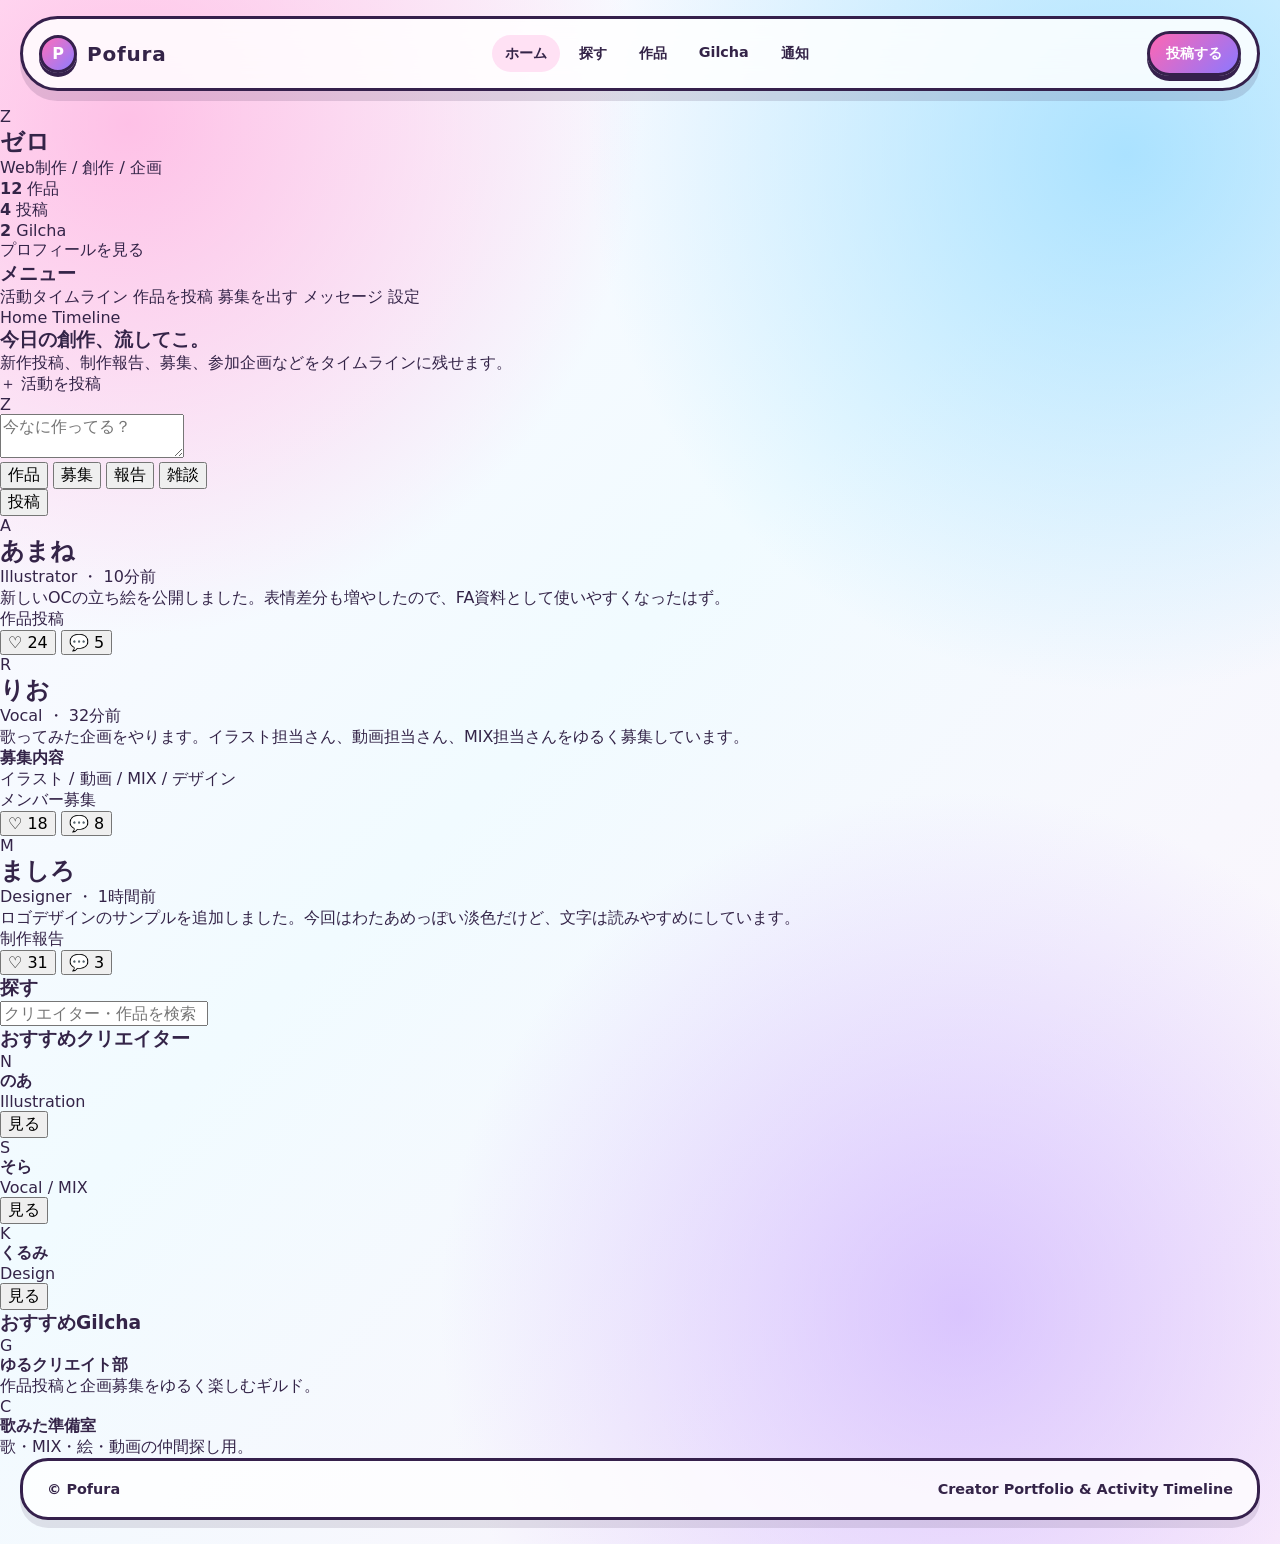
==== home/index.html @ 1a9e59d8 "Create index.html" ====
<!DOCTYPE html>
<html lang="ja">
<head>
  <meta charset="UTF-8" />
  <meta name="viewport" content="width=device-width, initial-scale=1.0" />

  <title>ホーム｜Pofura</title>
  <meta
    name="description"
    content="Pofuraのホーム画面です。創作者の活動タイムラインやおすすめクリエイター、Gilchaを確認できます。"
  />

  <link rel="stylesheet" href="/assets/css/common.css" />
  <link rel="stylesheet" href="style.css" />
</head>

<body>
  <div id="siteHeader"></div>

  <main class="layout">
    <aside class="sidebar left-sidebar">
      <section class="panel my-card">
        <div class="my-icon">Z</div>
        <h2>ゼロ</h2>
        <p>Web制作 / 創作 / 企画</p>

        <div class="my-stats">
          <div>
            <strong>12</strong>
            <span>作品</span>
          </div>
          <div>
            <strong>4</strong>
            <span>投稿</span>
          </div>
          <div>
            <strong>2</strong>
            <span>Gilcha</span>
          </div>
        </div>

        <a href="/profile/" class="profile-link">プロフィールを見る</a>
      </section>

      <section class="panel menu-panel">
        <h3>メニュー</h3>
        <a href="/home/">活動タイムライン</a>
        <a href="/post/">作品を投稿</a>
        <a href="/post/">募集を出す</a>
        <a href="/messages/">メッセージ</a>
        <a href="/settings/">設定</a>
      </section>
    </aside>

    <section class="main-area">
      <section class="welcome-panel">
        <div>
          <p class="label">Home Timeline</p>
          <h1>今日の創作、流してこ。</h1>
          <p>
            新作投稿、制作報告、募集、参加企画などをタイムラインに残せます。
          </p>
        </div>

        <a href="/post/" class="big-post-btn">＋ 活動を投稿</a>
      </section>

      <section class="composer panel">
        <div class="composer-icon">Z</div>

        <div class="composer-body">
          <textarea placeholder="今なに作ってる？"></textarea>

          <div class="composer-actions">
            <div class="tag-buttons">
              <button type="button">作品</button>
              <button type="button">募集</button>
              <button type="button">報告</button>
              <button type="button">雑談</button>
            </div>

            <button type="button" class="send-btn">投稿</button>
          </div>
        </div>
      </section>

      <section class="timeline">
        <article class="post-card">
          <div class="post-head">
            <div class="avatar pink">A</div>
            <div>
              <h2>あまね</h2>
              <p>Illustrator ・ 10分前</p>
            </div>
          </div>

          <p class="post-text">
            新しいOCの立ち絵を公開しました。表情差分も増やしたので、FA資料として使いやすくなったはず。
          </p>

          <div class="post-work">
            <div></div>
            <div></div>
            <div></div>
          </div>

          <div class="post-foot">
            <span class="tag pink-tag">作品投稿</span>
            <div class="reaction">
              <button type="button">♡ 24</button>
              <button type="button">💬 5</button>
            </div>
          </div>
        </article>

        <article class="post-card">
          <div class="post-head">
            <div class="avatar blue">R</div>
            <div>
              <h2>りお</h2>
              <p>Vocal ・ 32分前</p>
            </div>
          </div>

          <p class="post-text">
            歌ってみた企画をやります。イラスト担当さん、動画担当さん、MIX担当さんをゆるく募集しています。
          </p>

          <div class="recruit-box">
            <strong>募集内容</strong>
            <p>イラスト / 動画 / MIX / デザイン</p>
          </div>

          <div class="post-foot">
            <span class="tag purple-tag">メンバー募集</span>
            <div class="reaction">
              <button type="button">♡ 18</button>
              <button type="button">💬 8</button>
            </div>
          </div>
        </article>

        <article class="post-card">
          <div class="post-head">
            <div class="avatar purple">M</div>
            <div>
              <h2>ましろ</h2>
              <p>Designer ・ 1時間前</p>
            </div>
          </div>

          <p class="post-text">
            ロゴデザインのサンプルを追加しました。今回はわたあめっぽい淡色だけど、文字は読みやすめにしています。
          </p>

          <div class="post-foot">
            <span class="tag blue-tag">制作報告</span>
            <div class="reaction">
              <button type="button">♡ 31</button>
              <button type="button">💬 3</button>
            </div>
          </div>
        </article>
      </section>
    </section>

    <aside class="sidebar right-sidebar">
      <section class="panel search-panel">
        <h3>探す</h3>
        <input type="text" placeholder="クリエイター・作品を検索" />
      </section>

      <section class="panel recommend-panel">
        <h3>おすすめクリエイター</h3>

        <div class="mini-user">
          <div class="avatar pink">N</div>
          <div>
            <strong>のあ</strong>
            <p>Illustration</p>
          </div>
          <button type="button">見る</button>
        </div>

        <div class="mini-user">
          <div class="avatar blue">S</div>
          <div>
            <strong>そら</strong>
            <p>Vocal / MIX</p>
          </div>
          <button type="button">見る</button>
        </div>

        <div class="mini-user">
          <div class="avatar purple">K</div>
          <div>
            <strong>くるみ</strong>
            <p>Design</p>
          </div>
          <button type="button">見る</button>
        </div>
      </section>

      <section class="panel guild-panel">
        <h3>おすすめGilcha</h3>

        <div class="guild-card">
          <div class="guild-icon">G</div>
          <div>
            <strong>ゆるクリエイト部</strong>
            <p>作品投稿と企画募集をゆるく楽しむギルド。</p>
          </div>
        </div>

        <div class="guild-card">
          <div class="guild-icon blue-icon">C</div>
          <div>
            <strong>歌みた準備室</strong>
            <p>歌・MIX・絵・動画の仲間探し用。</p>
          </div>
        </div>
      </section>
    </aside>
  </main>

  <div id="siteFooter"></div>

  <script src="/assets/js/layout.js"></script>
</body>
</html>
---- assets/css/common.css ----
/* =========================
   common
========================= */

* {
  box-sizing: border-box;
}

html {
  scroll-behavior: smooth;
}

body {
  margin: 0;
  font-family:
    "Hiragino Maru Gothic ProN",
    "Yu Gothic",
    system-ui,
    sans-serif;
  color: #342448;
  background:
    radial-gradient(circle at 10% 8%, rgba(255, 169, 220, 0.7), transparent 28%),
    radial-gradient(circle at 88% 10%, rgba(151, 219, 255, 0.78), transparent 30%),
    radial-gradient(circle at 75% 85%, rgba(198, 167, 255, 0.62), transparent 32%),
    linear-gradient(135deg, #fff8ff 0%, #f1fbff 45%, #fff3fb 100%);
  min-height: 100vh;
}

a {
  color: inherit;
  text-decoration: none;
}

button,
textarea,
input {
  font: inherit;
}

button {
  cursor: pointer;
}

p,
h1,
h2,
h3 {
  margin: 0;
}

/* =========================
   header
========================= */

.site-header {
  position: sticky;
  top: 0;
  z-index: 50;
  display: grid;
  grid-template-columns: auto 1fr auto;
  align-items: center;
  gap: 20px;
  width: min(1240px, calc(100% - 32px));
  margin: 16px auto;
  padding: 12px 16px;
  border: 3px solid #35204c;
  border-radius: 999px;
  background: rgba(255, 255, 255, 0.84);
  box-shadow: 0 10px 0 rgba(53, 32, 76, 0.14);
  backdrop-filter: blur(14px);
}

.logo {
  display: flex;
  align-items: center;
  gap: 10px;
  font-weight: 900;
}

.logo-mark {
  display: grid;
  place-items: center;
  width: 38px;
  height: 38px;
  border: 3px solid #35204c;
  border-radius: 50%;
  color: #fff;
  background: linear-gradient(135deg, #ff6fbc, #8d7cff);
  box-shadow: 0 4px 0 #35204c;
}

.logo-text {
  font-size: 1.25rem;
  letter-spacing: 0.04em;
}

.nav {
  display: flex;
  justify-content: center;
  gap: 6px;
  font-size: 0.9rem;
  font-weight: 900;
}

.nav a {
  padding: 9px 13px;
  border-radius: 999px;
}

.nav a:hover,
.nav a.active {
  background: #ffe1f4;
}

.post-btn {
  padding: 10px 16px;
  border: 3px solid #35204c;
  border-radius: 999px;
  color: #fff;
  background: linear-gradient(135deg, #ff66b3, #8c78ff);
  font-size: 0.9rem;
  font-weight: 900;
  box-shadow: 0 5px 0 #35204c;
}

/* =========================
   footer
========================= */

.site-footer {
  display: flex;
  justify-content: space-between;
  gap: 16px;
  width: min(1240px, calc(100% - 32px));
  margin: 0 auto 24px;
  padding: 20px 24px;
  border: 3px solid #35204c;
  border-radius: 28px;
  background: rgba(255, 255, 255, 0.8);
  font-size: 0.9rem;
  font-weight: 900;
  box-shadow: 0 8px 0 rgba(53, 32, 76, 0.12);
}

/* =========================
   responsive
========================= */

@media (max-width: 820px) {
  .site-header {
    grid-template-columns: 1fr auto;
    border-radius: 28px;
  }

  .nav {
    display: none;
  }
}

@media (max-width: 560px) {
  .site-header {
    width: calc(100% - 20px);
    margin-top: 10px;
  }

  .logo-text {
    font-size: 1.1rem;
  }

  .post-btn {
    padding: 9px 12px;
    font-size: 0.8rem;
  }

  .site-footer {
    flex-direction: column;
    width: calc(100% - 20px);
  }
}
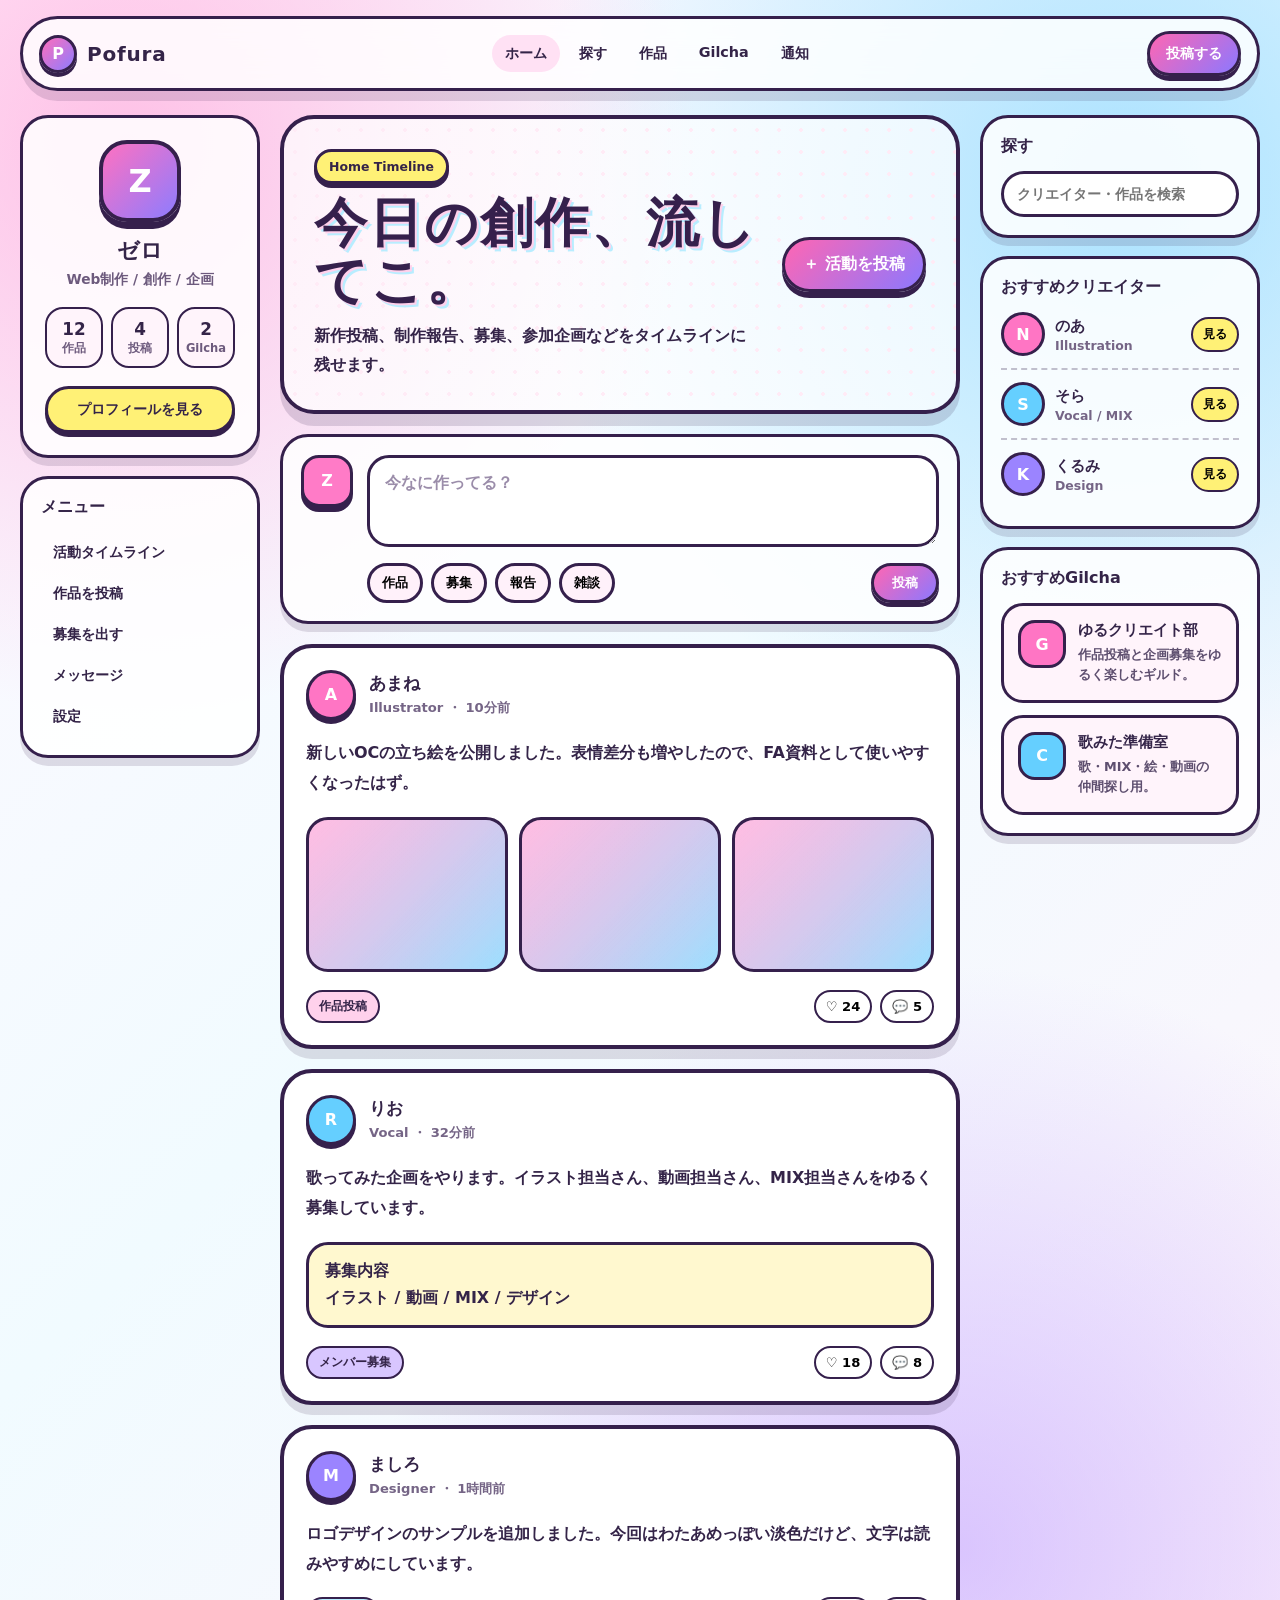
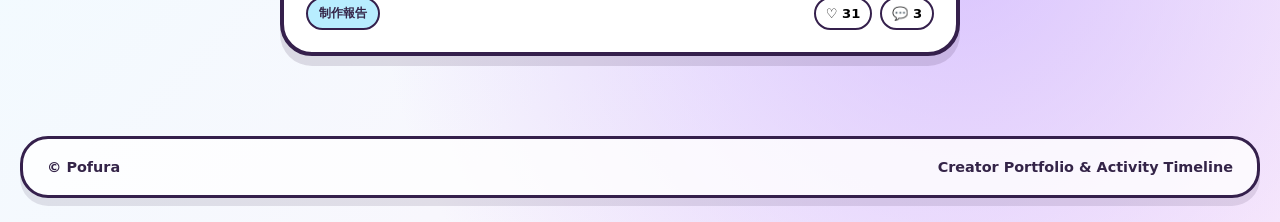
==== commit f511c717: "Update index.html" ====
--- a/home/index.html
+++ b/home/index.html
@@ -39,7 +39,7 @@
           </div>
         </div>
 
-        <a href="/profile/" class="profile-link">プロフィールを見る</a>
+        <a href="profile/" class="profile-link">プロフィールを見る</a>
       </section>
 
       <section class="panel menu-panel">
--- a/home/style.css
+++ b/home/style.css
@@ -0,0 +1,585 @@
+/* =========================
+   home layout
+========================= */
+
+.layout {
+  display: grid;
+  grid-template-columns: 240px minmax(0, 1fr) 280px;
+  gap: 20px;
+  width: min(1240px, calc(100% - 32px));
+  margin: 24px auto 80px;
+  align-items: start;
+}
+
+.sidebar {
+  position: sticky;
+  top: 96px;
+  display: grid;
+  gap: 18px;
+}
+
+.panel {
+  border: 3px solid #35204c;
+  border-radius: 28px;
+  background: rgba(255, 255, 255, 0.86);
+  box-shadow: 0 8px 0 rgba(53, 32, 76, 0.14);
+}
+
+/* =========================
+   left sidebar
+========================= */
+
+.my-card {
+  padding: 22px;
+  text-align: center;
+}
+
+.my-icon {
+  display: grid;
+  place-items: center;
+  width: 82px;
+  height: 82px;
+  margin: 0 auto 14px;
+  border: 4px solid #35204c;
+  border-radius: 28px;
+  color: #fff;
+  background: linear-gradient(135deg, #ff71c1, #8d7cff);
+  font-size: 2rem;
+  font-weight: 900;
+  box-shadow: 0 7px 0 #35204c;
+}
+
+.my-card h2 {
+  font-size: 1.35rem;
+}
+
+.my-card > p {
+  margin-top: 6px;
+  color: #6d5a7d;
+  font-size: 0.86rem;
+  font-weight: 800;
+}
+
+.my-stats {
+  display: grid;
+  grid-template-columns: repeat(3, 1fr);
+  gap: 8px;
+  margin: 18px 0;
+}
+
+.my-stats div {
+  padding: 10px 4px;
+  border: 2px solid #35204c;
+  border-radius: 18px;
+  background: #fff4fb;
+}
+
+.my-stats strong,
+.my-stats span {
+  display: block;
+}
+
+.my-stats strong {
+  font-size: 1.05rem;
+}
+
+.my-stats span {
+  margin-top: 2px;
+  color: #6d5a7d;
+  font-size: 0.72rem;
+  font-weight: 800;
+}
+
+.profile-link {
+  display: block;
+  padding: 11px;
+  border: 3px solid #35204c;
+  border-radius: 999px;
+  background: #fff176;
+  font-size: 0.88rem;
+  font-weight: 900;
+  box-shadow: 0 4px 0 #35204c;
+}
+
+.menu-panel {
+  padding: 18px;
+}
+
+.panel h3 {
+  margin-bottom: 14px;
+  font-size: 1rem;
+}
+
+.menu-panel a {
+  display: block;
+  padding: 11px 12px;
+  border-radius: 16px;
+  font-size: 0.9rem;
+  font-weight: 900;
+}
+
+.menu-panel a:hover {
+  background: #ffe1f4;
+}
+
+/* =========================
+   main area
+========================= */
+
+.main-area {
+  display: grid;
+  gap: 20px;
+}
+
+.welcome-panel {
+  display: flex;
+  align-items: center;
+  justify-content: space-between;
+  gap: 22px;
+  padding: 30px;
+  border: 4px solid #35204c;
+  border-radius: 34px;
+  background:
+    linear-gradient(rgba(255, 255, 255, 0.72), rgba(255, 255, 255, 0.72)),
+    radial-gradient(circle, #ffb8df 2px, transparent 2px);
+  background-size: auto, 22px 22px;
+  box-shadow: 0 12px 0 rgba(53, 32, 76, 0.16);
+}
+
+.label {
+  display: inline-block;
+  margin-bottom: 10px;
+  padding: 7px 12px;
+  border: 3px solid #35204c;
+  border-radius: 999px;
+  background: #fff176;
+  font-size: 0.78rem;
+  font-weight: 900;
+  box-shadow: 0 4px 0 #35204c;
+}
+
+.welcome-panel h1 {
+  font-size: clamp(2rem, 5vw, 3.3rem);
+  line-height: 1.1;
+  letter-spacing: 0.04em;
+  color: #35204c;
+  text-shadow:
+    2px 2px 0 #ffd1ec,
+    4px 4px 0 #b8edff;
+}
+
+.welcome-panel p:not(.label) {
+  margin-top: 12px;
+  line-height: 1.8;
+  font-weight: 800;
+}
+
+.big-post-btn {
+  flex: 0 0 auto;
+  padding: 14px 18px;
+  border: 3px solid #35204c;
+  border-radius: 999px;
+  color: #fff;
+  background: linear-gradient(135deg, #ff66b3, #8c78ff);
+  font-weight: 900;
+  box-shadow: 0 6px 0 #35204c;
+}
+
+/* =========================
+   composer
+========================= */
+
+.composer {
+  display: grid;
+  grid-template-columns: 52px 1fr;
+  gap: 14px;
+  padding: 18px;
+}
+
+.composer-icon {
+  display: grid;
+  place-items: center;
+  width: 52px;
+  height: 52px;
+  border: 3px solid #35204c;
+  border-radius: 18px;
+  color: #fff;
+  background: #ff7bc7;
+  font-weight: 900;
+  box-shadow: 0 5px 0 #35204c;
+}
+
+.composer textarea {
+  width: 100%;
+  min-height: 92px;
+  padding: 15px;
+  border: 3px solid #35204c;
+  border-radius: 22px;
+  color: #342448;
+  background: #fff;
+  resize: vertical;
+  outline: none;
+  font-weight: 800;
+}
+
+.composer textarea::placeholder {
+  color: #9b8daa;
+}
+
+.composer-actions {
+  display: flex;
+  justify-content: space-between;
+  gap: 12px;
+  margin-top: 12px;
+}
+
+.tag-buttons {
+  display: flex;
+  flex-wrap: wrap;
+  gap: 8px;
+}
+
+.tag-buttons button,
+.send-btn {
+  border: 3px solid #35204c;
+  border-radius: 999px;
+  font-size: 0.82rem;
+  font-weight: 900;
+}
+
+.tag-buttons button {
+  padding: 8px 12px;
+  background: #fff1fa;
+}
+
+.send-btn {
+  padding: 8px 18px;
+  color: #fff;
+  background: linear-gradient(135deg, #ff66b3, #8c78ff);
+  box-shadow: 0 4px 0 #35204c;
+}
+
+/* =========================
+   timeline
+========================= */
+
+.timeline {
+  display: grid;
+  gap: 20px;
+}
+
+.post-card {
+  padding: 22px;
+  border: 4px solid #35204c;
+  border-radius: 32px;
+  background: #fff;
+  box-shadow: 0 10px 0 rgba(53, 32, 76, 0.14);
+}
+
+.post-head {
+  display: flex;
+  align-items: center;
+  gap: 13px;
+}
+
+.avatar {
+  display: grid;
+  place-items: center;
+  flex: 0 0 auto;
+  width: 50px;
+  height: 50px;
+  border: 3px solid #35204c;
+  border-radius: 50%;
+  color: #fff;
+  font-weight: 900;
+  box-shadow: 0 4px 0 #35204c;
+}
+
+.avatar.pink {
+  background: #ff75c4;
+}
+
+.avatar.blue {
+  background: #65cfff;
+}
+
+.avatar.purple {
+  background: #9b84ff;
+}
+
+.post-head h2 {
+  font-size: 1.05rem;
+}
+
+.post-head p {
+  margin-top: 4px;
+  color: #756586;
+  font-size: 0.82rem;
+  font-weight: 800;
+}
+
+.post-text {
+  margin-top: 18px;
+  line-height: 1.9;
+  font-weight: 800;
+}
+
+.post-work {
+  display: grid;
+  grid-template-columns: repeat(3, 1fr);
+  gap: 11px;
+  margin-top: 18px;
+}
+
+.post-work div {
+  aspect-ratio: 1.3 / 1;
+  border: 3px solid #35204c;
+  border-radius: 22px;
+  background:
+    linear-gradient(135deg, rgba(255, 255, 255, 0.35), transparent),
+    linear-gradient(135deg, #ff9bd4, #9ddfff);
+}
+
+.recruit-box {
+  margin-top: 18px;
+  padding: 16px;
+  border: 3px solid #35204c;
+  border-radius: 22px;
+  background: #fff8cf;
+}
+
+.recruit-box strong {
+  display: block;
+  margin-bottom: 6px;
+}
+
+.recruit-box p {
+  font-weight: 900;
+}
+
+.post-foot {
+  display: flex;
+  align-items: center;
+  justify-content: space-between;
+  gap: 12px;
+  margin-top: 18px;
+}
+
+.tag {
+  display: inline-flex;
+  align-items: center;
+  padding: 6px 11px;
+  border: 2px solid #35204c;
+  border-radius: 999px;
+  font-size: 0.78rem;
+  font-weight: 900;
+}
+
+.pink-tag {
+  background: #ffd1ec;
+}
+
+.blue-tag {
+  background: #b8edff;
+}
+
+.purple-tag {
+  background: #d8c6ff;
+}
+
+.reaction {
+  display: flex;
+  gap: 8px;
+}
+
+.reaction button {
+  padding: 7px 10px;
+  border: 2px solid #35204c;
+  border-radius: 999px;
+  background: #fff;
+  font-size: 0.82rem;
+  font-weight: 900;
+}
+
+/* =========================
+   right sidebar
+========================= */
+
+.search-panel,
+.recommend-panel,
+.guild-panel {
+  padding: 18px;
+}
+
+.search-panel input {
+  width: 100%;
+  padding: 12px 13px;
+  border: 3px solid #35204c;
+  border-radius: 999px;
+  outline: none;
+  background: #fff;
+  font-size: 0.86rem;
+  font-weight: 800;
+}
+
+.mini-user {
+  display: grid;
+  grid-template-columns: 44px 1fr auto;
+  align-items: center;
+  gap: 10px;
+  padding: 12px 0;
+  border-top: 2px dashed rgba(53, 32, 76, 0.28);
+}
+
+.mini-user:first-of-type {
+  border-top: 0;
+  padding-top: 0;
+}
+
+.mini-user .avatar {
+  width: 44px;
+  height: 44px;
+  box-shadow: none;
+}
+
+.mini-user strong {
+  font-size: 0.92rem;
+}
+
+.mini-user p {
+  margin-top: 2px;
+  color: #756586;
+  font-size: 0.78rem;
+  font-weight: 800;
+}
+
+.mini-user button {
+  padding: 7px 10px;
+  border: 2px solid #35204c;
+  border-radius: 999px;
+  background: #fff176;
+  font-size: 0.76rem;
+  font-weight: 900;
+}
+
+.guild-card {
+  display: flex;
+  gap: 12px;
+  padding: 14px;
+  border: 3px solid #35204c;
+  border-radius: 22px;
+  background: #fff4fb;
+}
+
+.guild-card + .guild-card {
+  margin-top: 12px;
+}
+
+.guild-icon {
+  display: grid;
+  place-items: center;
+  flex: 0 0 auto;
+  width: 48px;
+  height: 48px;
+  border: 3px solid #35204c;
+  border-radius: 17px;
+  color: #fff;
+  background: #ff75c4;
+  font-weight: 900;
+}
+
+.guild-icon.blue-icon {
+  background: #65cfff;
+}
+
+.guild-card strong {
+  font-size: 0.92rem;
+}
+
+.guild-card p {
+  margin-top: 5px;
+  color: #5e4f6f;
+  font-size: 0.8rem;
+  line-height: 1.6;
+  font-weight: 800;
+}
+
+/* =========================
+   responsive
+========================= */
+
+@media (max-width: 1100px) {
+  .layout {
+    grid-template-columns: 220px minmax(0, 1fr);
+  }
+
+  .right-sidebar {
+    display: none;
+  }
+}
+
+@media (max-width: 820px) {
+  .layout {
+    grid-template-columns: 1fr;
+    width: calc(100% - 20px);
+  }
+
+  .sidebar {
+    position: static;
+  }
+
+  .left-sidebar {
+    display: none;
+  }
+
+  .welcome-panel {
+    flex-direction: column;
+    align-items: flex-start;
+    padding: 24px 18px;
+  }
+
+  .big-post-btn {
+    width: 100%;
+    text-align: center;
+  }
+
+  .composer {
+    grid-template-columns: 1fr;
+  }
+
+  .composer-icon {
+    display: none;
+  }
+}
+
+@media (max-width: 560px) {
+  .welcome-panel h1 {
+    text-shadow:
+      2px 2px 0 #ffd1ec,
+      3px 3px 0 #b8edff;
+  }
+
+  .post-card {
+    padding: 18px;
+    border-radius: 26px;
+  }
+
+  .post-work {
+    grid-template-columns: 1fr;
+  }
+
+  .post-foot {
+    align-items: flex-start;
+    flex-direction: column;
+  }
+
+  .composer-actions {
+    align-items: flex-start;
+    flex-direction: column;
+  }
+
+  .send-btn {
+    width: 100%;
+    padding: 10px;
+  }
+}
